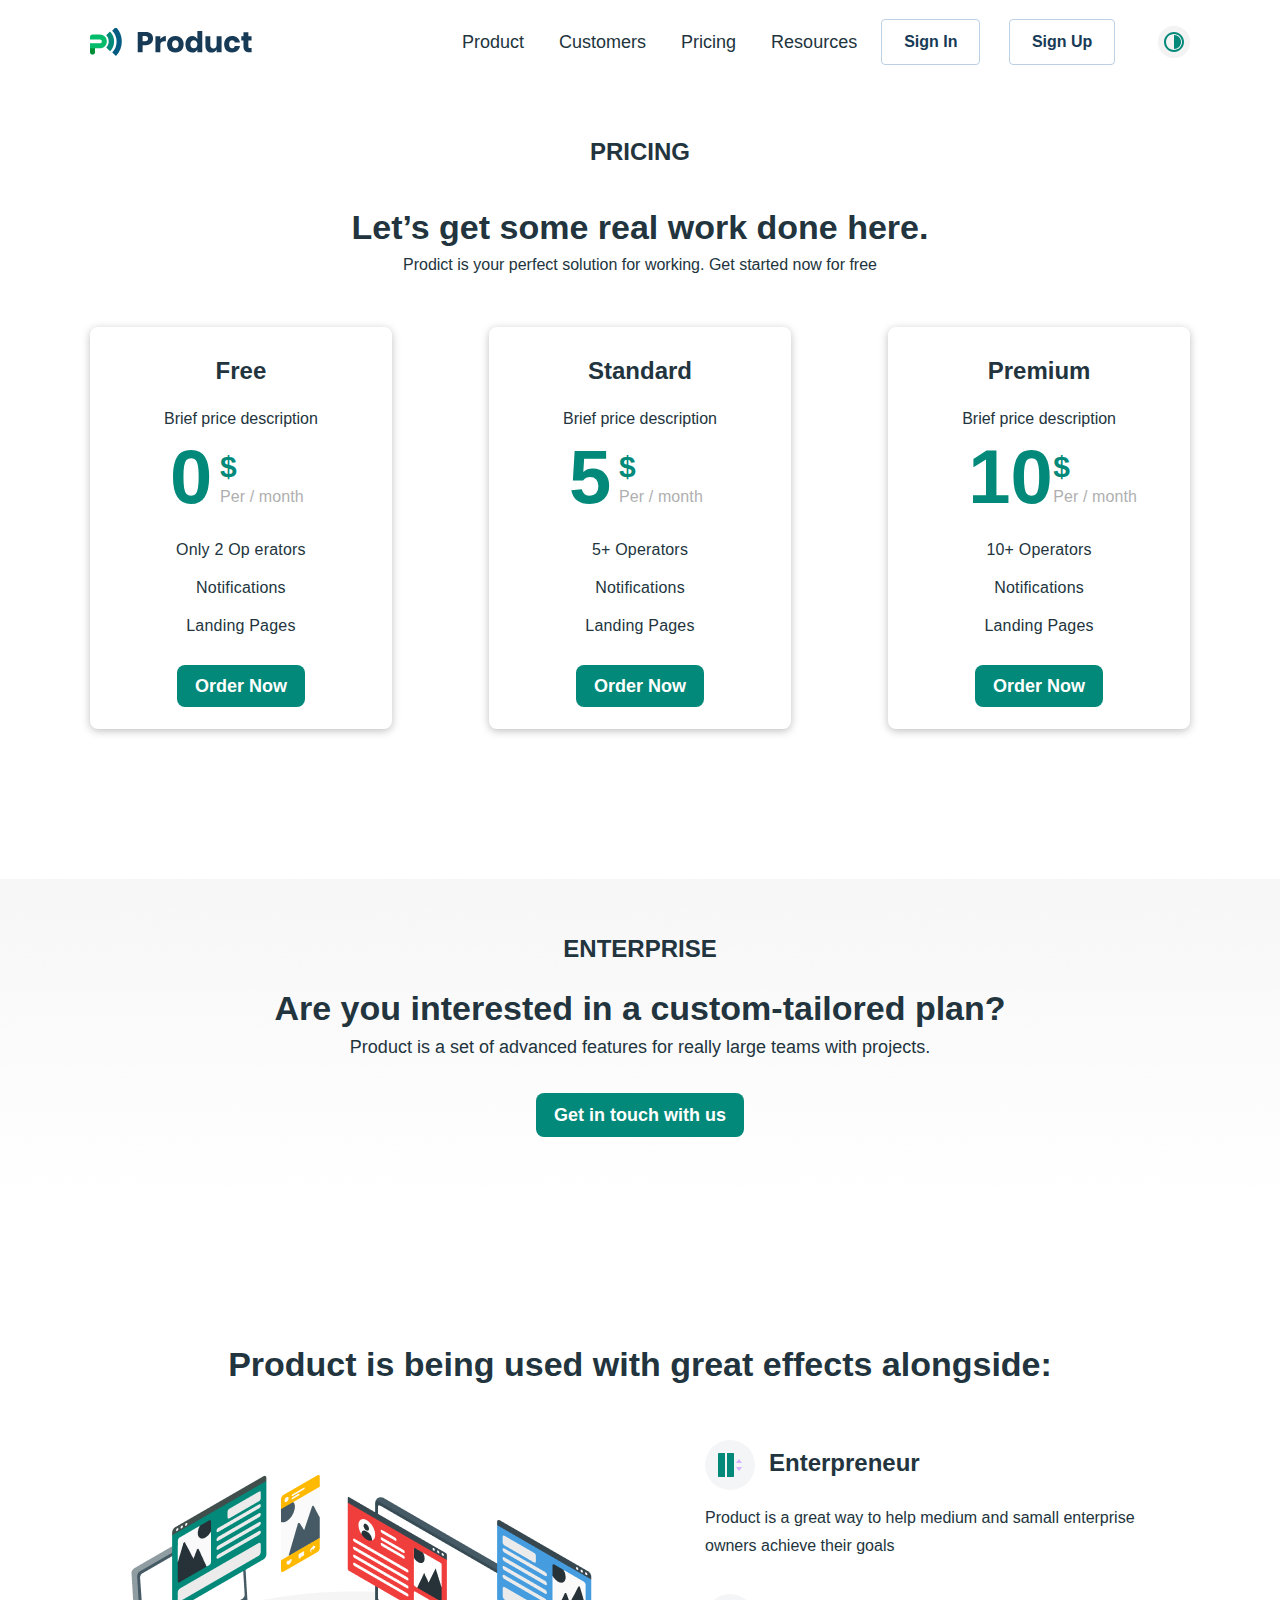
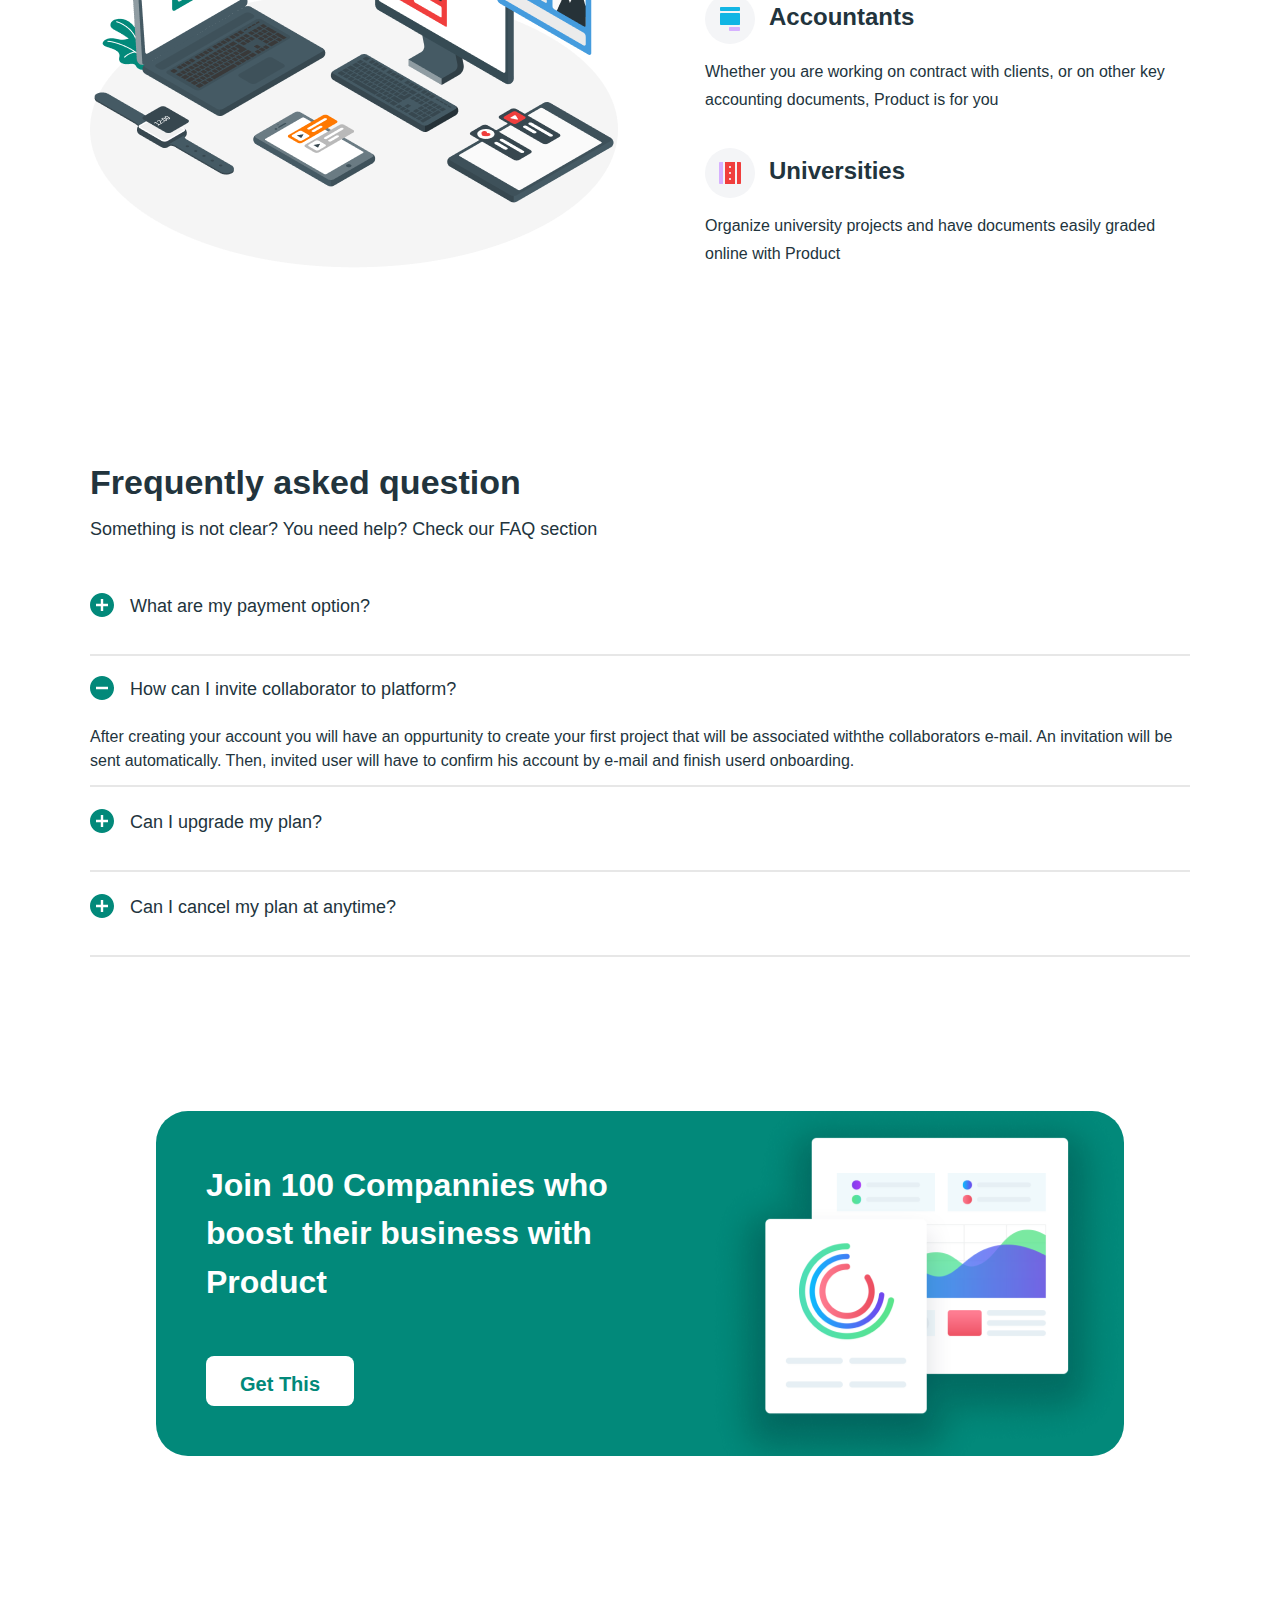
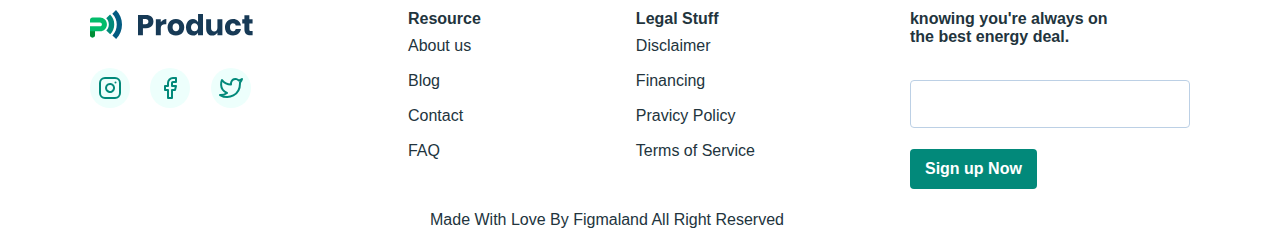
==== pricing.html @ c6d21057 "Succes" ====
<!DOCTYPE html>
<html lang="en">
<head>
    <meta charset="UTF-8">
    <meta http-equiv="X-UA-Compatible" content="IE=edge">
    <meta name="viewport" content="width=device-width, initial-scale=1.0">
    <title>Document</title>
    <link rel="stylesheet" href="./css/pricing.css">
</head>
<body>
    <header class="site-header">
        <div class="container">
            <div class="site-header__inner">
                <a class="logo" href="./index.html">
                    <img class="logo__link" src="./icons/Group 192.svg" 
                    alt="Site logo"
                    width="162"
                    height="29">
                </a>

                <nav class="site-nav">
                    <ul class="site-nav__list">
                        <li class="site-nav__item">
                            <a class="site-nav__link" href="./index.html">Product</a>
                        </li>

                        <li class="site-nav__item">
                            <a class="site-nav__link" href="#">Customers</a>
                        </li>

                        <li class="site-nav__item">
                            <a class="site-nav__link" href="./pricing.html">Pricing</a>
                        </li>

                        <li class="site-nav__item">
                            <a class="site-nav__link" href="#">Resources</a>
                        </li>
                    </ul>
                </nav>

                <div class="site-register">
                    <a class="site-register__link" href="#">Sign In</a>
                    <a class="site-register__link" href="#">Sign Up</a>
                </div>

                <button class="btn">
                    <img src="./icons/Frame 49.svg" 
                    alt="#"
                    width="32"
                    height="32">
                </button>
            </div>
        </div>
    </header>
    <!--HEADER FINISH-->

             <!--MAIN SECTION 6 START-->
             <section class="price-section">
                <div class="container">
                    <div class="table-div">
                        <h2 class="pricing__h2">PRICING</h2>
                        <strong class="table__title">Let’s get some real work done here.</strong>
                        <p class="table__text">Prodict is your perfect solution for working. Get started now for free</p>
                    </div> 
                    <div class="price__inner">
                        <ul class="price__list">
                            <li class="price__item">
                                <h3 class="price__title">Free</h3>
                                <p class="price__desc">Brief price description</p>
                                <ins class="ins">0</ins>
                                <p class="ins__text">Per / month</p>
                                <p class="price__text">Only 2 Op erators</p>
                                <p class="price__text">Notifications</p>
                                <p class="price__text price__text2">Landing Pages</p>
                                <a class="price__link" href="#">Order Now</a>
                            </li>
    
                            <li class="price__item">
                                <h3 class="price__title">Standard</h3>
                                <p class="price__desc">Brief price description</p>
                                <ins class="ins">5</ins>
                                <p class="ins__text">Per / month</p>
                                <p class="price__text">5+ Operators</p>
                                <p class="price__text">Notifications</p>
                                <p class="price__text price__text2">Landing Pages</p>
                                <a class="price__link" href="#">Order Now</a>
                            </li>
    
                            <li class="price__item">
                                <h3 class="price__title">Premium</h3>
                                <p class="price__desc">Brief price description</p>
                                <ins class="ins">10</ins>
                                <p class="ins__text ins__text2">Per / month</p>
                                <p class="price__text">10+ Operators</p>
                                <p class="price__text">Notifications</p>
                                <p class="price__text price__text2">Landing Pages</p>
                                <a class="price__link" href="#">Order Now</a>
                            </li>
                        </ul>
                    </div>
                </div>
             </section>
             <!--EXPENSIVE SECTION START-->
             <section class="expensive-section">
                <div class="container">
                    <div class="expensive__inner">
                        <h2 class="expensive__title">ENTERPRISE</h2>
                        <strong class="expensive__strong">Are you interested  in a custom-tailored plan?</strong>
                        <p class="expensive__text">Product is a set of advanced features for really large teams with projects.</p>
                        <a class="expensive__link" href="">Get in touch with us</a>
                    </div>
                </div>
             </section>
    <!--EXPENSIVE SECTION FINISH-->

    <!--SERVICE SECTION FINISH-->
    <section class="service-section">
        <div class="container">
            <div class="services__inner">
                <h2 class="services__title">Product is being used with great effects alongside:</h2>
                <div class="system-div">
                    <strong class="system__title">Enterpreneur</strong>
                    <p class="system__text">Product is a great way to help medium and samall enterprise owners achieve their goals</p>
                </div>

                <div class="system-div">
                    <strong class="system__title system__title2">Accountants</strong>
                    <p class="system__text">Whether you are working on contract with clients, or on other key accounting documents, Product is for you</p>
                </div>

                <div class="system-div">
                    <strong class="system__title system__title3">Universities</strong>
                    <p class="system__text">Organize university projects and have documents easily graded online with Product</p>
                </div>
            </div>
        </div>
    </section>
    <!--SERVICE SECTION FINISH-->
    
    <!--QUESTION SECTION START-->
    <section class="question-section">
        <div class="container">
            <h2 class="question__title">Frequently asked question</h2>
            <p class="question__dash">Something is not clear? You need help? Check our FAQ section</p>
            <div class="question__inner">
                <div class="questions__div">
                    <p class="questions__text">What are my payment option?</p>
                    <span class="questions__span"></span>
                </div>

                <div class="questions__div">
                    <p class="questions__text questions__text2">How can I invite collaborator to platform?</p>
                    <small class="question__small">After creating your account you will have an oppurtunity to create your first project that will be associated withthe collaborators e-mail. An invitation  will be sent automatically. Then, invited user will have to confirm his account by e-mail and finish userd onboarding.</small>
                    <span class="questions__span"></span>
                </div>

                <div class="questions__div">
                    <p class="questions__text">Can I upgrade my plan?</p>
                    <span class="questions__span"></span>
                </div>

                <div class="questions__div">
                    <p class="questions__text">Can I cancel my plan at anytime?</p>
                    <span class="questions__span"></span>
                </div>
            </div>
        </div>
    </section>
    <!--QUESTION SECTION FINISH-->  

    <span class="boost-span">
        <div class="boost__inner">
            <p class="boost__text">Join 100 Compannies who boost their business with Product</p>
            <a class="boost__link" href="#">Get This</a>
        </div>
    </span>

    <!--FOOTER START-->
    <footer>
        <div class="container">
            <div class="footer__inner">
                <div class="logo__div">
                    <a href="./index.html">
                        <img src="./icons/Group 192.svg" alt="logo">
                    </a>
                    <div class="network-div">
                        <a href="https://www.instagram.com/" target="_blank">
                            <img src="./images/instagram.svg" alt="instagram">
                        </a>
                        <a class="network__link" href="https://www.facebook.com/" target="_blank">
                            <img src="./images/facebook.svg" alt="facebook">
                        </a>
                        <a class="network__link" href="https://twitter.com/" target="_blank">
                            <img src="./images/twitter.svg" alt="twitter">
                        </a>
                    </div>
                </div>
                <div class="resource-div">
                    <ul class="resource__list">
                        <li class="resource__item">
                            <strong class="resources__strong">Resource</strong>
                        </li>

                        <li class="resource__item">
                            <a class="resource__link" href="#">About us</a>
                        </li>

                        <li class="resource__item">
                            <a class="resource__link" href="#">Blog</a>
                        </li>

                        <li class="resource__item">
                            <a class="resource__link" href="#">Contact</a>
                        </li>
                        
                        <li class="resource__item">
                            <a class="resource__link" href="#">FAQ</a>
                        </li>
                    </ul>
                </div>
                <div class="legal-div">
                    <ul class="legal__list">
                        <li class="legal__item">
                            <strong class="legal__strong">Legal Stuff</strong>
                        </li>

                        <li class="legal__item">
                            <a class="legal__link" href="#">Disclaimer</a>
                        </li>

                        <li class="legal__item">
                            <a class="legal__link" href="#">Financing</a>
                        </li>

                        <li class="legal__item">
                            <a class="legal__link" href="#">Pravicy Policy</a>
                        </li>
                        
                        <li class="legal__item">
                            <a class="legal__link" href="#">Terms of Service</a>
                        </li>
                    </ul>
                </div>
                <div class="register-div">
                    <strong class="register__text">knowing you're always on the best energy deal.</strong>
                    <form action="https://echo.htmlacademy.ru/" target="_blank" method="post">
                        <label aria-placeholder="Text">
                            <input type="text"
                            name="User_text"
                            required>
                        </label>
                        <button class="register__btn" type="submit">Sign up Now</button>
                    </form>
                </div>
            </div>
            <small class="footer__small">Made With Love By Figmaland All Right Reserved </small>
        </div>
    </footer>
    <!--FOOTER FINISH-->
    <script src="./js/main.js"></script>
</body>
</html>
---- css/pricing.css ----
:root{
    --body-bg-color: #FFFFFF;
    --nav-text-color: #22343D;
    --register-text-color: #173A56;
    --bg-img-section2: url('../images/Bg.png');
    --bg-img-section3: url('../images/BgProcess.png');
    --bg-img-pricing: url('../pricing_images/bg.png');
}

.dark{
    --body-bg-color: #1F2E35;;
    --nav-text-color: #FFFFFF;
    --register-text-color: #FFFFFF;
    --bg-img-section2: url('../images/Bg2.png');
    --bg-img-section3: url('../images/BgProcess2.png');
    --bg-img-pricing: url('../pricing_images/bg-dark.png');
}

html {
	height: 100%;
	scroll-behavior: smooth;
}

*,
*::before,
*::after {
	box-sizing: border-box;
}

body {
	display: flex;
	flex-direction: column;
	height: 100%;
	margin: 0;
	font-family: 'Arial', sans-serif;
    background-color: var(--body-bg-color);
}

main {
	flex-grow: 1;
}

img {
	vertical-align: middle;
	object-fit: cover;
}

a{
    text-decoration: none;
}

.visually-hidden {
	clip: rect(0 0 0 0);
	clip-path: inset(50%);
	height: 1px;
	overflow: hidden;
	position: absolute;
	white-space: nowrap;
	width: 1px;
}

.container{
    width: 1140px;
    margin: 0 auto;
    padding: 0 20px;
}
/*===HEADER START===*/
.site-header{
    padding: 19px 0;
}

.site-header__inner{
    display: flex;
    align-items: center;
}

.site-nav__list{
    display: flex;
    margin: 0;
    padding: 0;
    margin-left: 210px;
    list-style-type: none;
}

.site-nav__item + .site-nav__item{
    margin-left: 35px;
}

.site-nav__link{
    display: inline-block;
    font-style: normal;
    font-weight: 400;
    font-size: 18px;
    line-height: 28px;
    color: var(--nav-text-color);
    text-decoration: none;
}

.site-register{
    margin-left: 24px;
}

.site-register__link{
    display: inline-block;;
    padding: 10px 22px;
    font-weight: 600;
    font-size: 16px;
    line-height: 24px;
    color: var(--register-text-color);
    text-decoration: none;
    border: 1px solid #BCD0E5;
    border-radius: 4px;
    transition: all 0.4s ease;
}

.site-register__link:hover{
    color: #FFFFFF;
    background: #02897A;
    transition: all 0.4s ease;
    
}

.site-register__link + .site-register__link{
    margin-left: 24px;
}

.btn{
    padding: 0;
    border: none;
    background: #F3F3F3;
    border-radius: 100px;
    margin-left: auto;
}
/*===HEADER FINISH===*/


/*===MAIN SECTION START START===*/
.price-section{
    margin-top: 50px;
    margin-bottom: 150px;
}

.table-div{
    text-align: center;
}

.pricing__h2{
    margin: 0;
    margin-bottom: 32px;
    font-weight: 600;
    font-size: 24px;
    line-height: 36px;
    color: var(--nav-text-color);
}

.table__title{
    margin: 0;
    margin-bottom: 8px;
    font-weight: 700;
    font-size: 34px;
    line-height: 51px;
    color: var(--nav-text-color);
}

.table__text{
    margin: 0;
    margin-bottom: 50px;
    font-weight: 500;
    font-size: 16px;
    line-height: 24px;
    color: var(--nav-text-color);
}

.price__list{
    display: flex;
    justify-content: space-between;
    margin: 0;
    padding: 0;
    list-style-type: none;
}
.price__item{
    position: relative;
    text-align: center;
    padding: 24px 74px 32px;
    background: #FFFFFF;
    box-shadow: 0px 2px 8px rgba(0, 0, 0, 0.25);
    border-radius: 8px;
    transition: all 0.4s ease;
}

.price__item:hover{
    transition: all 0.4s ease;
    background: #02897A;
}

.price__item:hover .price__title{
    color: #FFFFFF;   
}

.price__item:hover .price__desc{
    color: #FFFFFF;
}

.price__item:hover .ins{
    color: #FFFFFF;
}

.price__item:hover .price__text{
    color: #FFFFFF;
}
.price__title{
    margin: 0;
    margin-bottom: 8px;
    font-weight: 700;
    font-size: 24px;
    line-height: 40px;
    color: #22343D;
}
.price__desc{
    margin: 0;
    font-weight: 400;
    font-size: 16px;
    line-height: 40px;
    color: #22343D;
    padding-bottom: 100px;
}
.ins{
    position: absolute;
    font-weight: 700;
    font-size: 76px;
    line-height: 100px;
    text-align: center;
    letter-spacing: 0.2px;
    text-decoration: none;
    margin: 0;
    padding: 0;
    top: 100px;
    left: 80px;
    color: #02897A;
}
.ins__text{
    position: absolute;
    top: 160px;
    left: 130px;
    font-weight: 400;
    font-size: 16px;
    line-height: 19px;
    letter-spacing: 0.1px;
    color: #AFAFAF;
    padding: 0;
    margin: 0;
}

.ins__text2{
    font-weight: 400;
    font-size: 16px;
    line-height: 19px;
    letter-spacing: 0.1px;
    color: #AFAFAF;
    padding: 0;
    margin: 0;
    position: absolute;
    top: 160px;
    left: 165px;
}

.ins__text::before{
    content: "$";
    width: 16px;
    height: 29px;
    display: inline-block;
    position: absolute;
    font-size: 30px;
    font-weight: 800;
    top: -30px;
    left: 0px;
    color: #02897A;
}

.price__item:hover .ins__text::before{
    color: #FFF;
}

.price__text{
    margin: 0;
    margin-bottom: 16px;
    font-weight: 500;
    font-size: 16px;
    line-height: 22px;
    letter-spacing: 0.2px;
    color: #22343D;
}

.price__text2{
    margin: 0;
    margin-bottom: 38px;
}

.price__link{
    padding: 11px 18px;
    font-weight: 600;
    font-size: 18px;
    line-height: 22px;
    color: #FFFFFF;
    background: #02897A;
    border-radius: 8px;
    text-decoration: none;
}

.price__item:hover .price__link{
    color: #02897A;
    background: #FFFFFF;
}
/*===MAIN SECTION PRICE FINISH===*/

/*===MAIN SECTION EXPENSIVE START===*/
.expensive-section{
    margin-bottom: 150px;
    background-image: var(--bg-img-pricing);
}

.expensive__inner{
    padding: 52px 0 52px;
    text-align: center;
}

.expensive__title{
    margin: 0;
    margin-bottom: 16px;
    font-weight: 600;
    font-size: 24px;
    line-height: 36px;
    color: var(--nav-text-color);
}

.expensive__strong{
    margin-bottom: 8px;
    font-weight: 700;
    font-size: 34px;
    line-height: 51px;
    color: var(--nav-text-color);
}

.expensive__text{
    margin: 0;
    margin-bottom: 32px;
    font-weight: 400;
    font-size: 18px;
    line-height: 27px;
    color: var(--nav-text-color);
}

.expensive__link{
    display: inline-block;
    padding: 11px 18px;
    font-weight: 600;
    font-size: 18px;
    line-height: 22px;
    color: #FFFFFF; 
    background: #02897A;
    border-radius: 8px;   
}
/*===MAIN SECTION EXPENSIVE FINISH===*/

/*===SERVICE SECTION START===*/
.service-section{
    margin-bottom: 150px;

}

.services__inner{
    background-image: url('../pricing_images/amico.png');
    background-repeat: no-repeat;
    background-position:  0% 100%;
}

.services__title{
    margin: 0;
    margin-bottom: 55px;
    text-align: center;
    font-weight: 700;
    font-size: 34px;
    line-height: 51px;
    color: var(--nav-text-color);
    
}

.system-div{
    position: relative;
    width: 485px;
    margin-left: auto;
}

.system__title{
    display: inline-block;
    margin: 0;
    margin-bottom: 23px;
    margin-left: 64px;
    font-weight: 600;
    font-size: 24px;
    line-height: 36px;
    color: var(--nav-text-color);  
}

.system__title::before{
    content: '';
    width: 50px;
    height: 50px;
    position: absolute;
    top: -5px;
    left: 0px;
    background-image: url('../pricing_icons/Feature.svg');
}

.system__title2::before{
    content: '';
    width: 50px;
    height: 50px;
    position: absolute;
    background-image: url('../pricing_icons/Feature2.svg');
}

.system__title3::before{
    content: '';
    width: 50px;
    height: 50px;
    position: absolute;
    background-image: url('../pricing_icons/Feature3.svg');
}

.system__text{
    margin: 0;
    margin-bottom: 39px;
    font-weight: 400;
    font-size: 16px;
    line-height: 28px;
    color: var(--nav-text-color);    
}
/*===SERVICE SECTION FINISH===*/

.boost-span{
    display: block;
    margin: 0 auto;
    margin-bottom: 154px;
    padding: 50px;
    width: 968px;
    height: 345px;
    background: #02897A;
    border-radius: 32px;
    background-image: url('../images/screen.png');
    background-repeat: no-repeat;
    background-position: right top;
}


.boost__inner{
    width: 495px;
}

.boost__text{
    margin: 0;
    font-weight: 600;
    font-size: 32px;
    line-height: 151.4%;
    color: #FFFFFF;
    margin-bottom: 50px;
}


.boost__link{
    display: inline-block;
    padding: 13px 34px 7px ;
    font-weight: 600;
    font-size: 20px;
    line-height: 30px;
    color: #02897A;
    background: #FFFFFF;
    border-radius: 8px;
    text-decoration: none;

}

/*===QUESTIONS SECTION START===*/
.question-section{
    margin-bottom: 150px;
}

.question__title{
    margin: 0;
    margin-bottom: 8px;
    font-weight: 700;
    font-size: 34px;
    line-height: 51px;
    color: var(--nav-text-color);
}
.question__dash{
    margin: 0;
    margin-bottom: 50px;
    font-weight: 400;
    font-size: 18px;
    line-height: 27px;
    color: var(--nav-text-color);
}

.questions__div{
    position: relative;
}
.questions__text{
    margin-left: 40px;
    margin-bottom: 22px;
    font-weight: 500;
    font-size: 18px;
    line-height: 27px;
    color:var(--nav-text-color);
}

.questions__text2{
    margin: 0;
    margin-top: 16px;
    margin-left: 40px;
    margin-bottom: 22px;
}

.questions__text::before{
    content: '';
    width: 24px;
    height: 24px;
    position: absolute;
    top: 0px;
    left: 0px;
    background-image: url('../pricing_icons/plus_circle.svg');
    background-repeat: no-repeat;
}

.questions__text2::before{
    content: '';
    width: 24px;
    height: 24px;
    position: absolute;
    top: 0px;
    left: 0px;
    background-image: url('../pricing_icons/minus_circle.svg');
    background-repeat: no-repeat;
}


.question__small{
    font-weight: 400;
    font-size: 16px;
    line-height: 24px;
    color: var(--nav-text-color);
}
.questions__span{
    display: inline-block;
    width: 100%;
    border: 1px solid #E7E7E7;
}
/*===QUESTIONS SECTION FINISH===*/

/*===FOOTER START===*/
.footer__inner{
    display: flex;
    justify-content: space-between;
    align-items: flex-start;
    margin-bottom: 16px;
}

.network-div{
    margin-top: 28px;
}

.network__link{
    margin-left: 16px;
}

.resource__list{
    padding: 0;
    margin: 0;
    list-style-type: none;
}

.resources__strong{
    color: var(--nav-text-color);
}

.resource__link{
    display: inline-block;
    margin: 0;
    font-weight: 400;
    font-size: 16px;
    line-height: 35px;
    color: var(--nav-text-color);
}

.legal__list{
    padding: 0;
    margin: 0;
    list-style-type: none;
}

.legal__strong{
    color: var(--nav-text-color);
}
.legal__link{
    display: inline-block;
    margin: 0;
    font-weight: 400;
    font-size: 16px;
    line-height: 35px;
    color: var(--nav-text-color);
}

.register-div{
    margin-right: 55px;
    width: 225px;
}

.register__text{
    display: inline-block;
    margin-bottom: 34px;
    color: var(--nav-text-color);
}

input{
    width: 280px;
    height: 48px;
    background: #FFFFFF;
    border: 1px solid #BCD0E5;
    border-radius: 4px;
}

.register__btn{
    margin-top: 21px;
    padding: 8px 15px;
    font-weight: 700;
    font-size: 16px;
    line-height: 24px;
    text-align: center;
    color: #FFFFFF;
    background: #02897A;
    border-radius: 4px;
    border: none;
}

.footer__small{

    margin-left: 340px;
    font-weight: 400;
    font-size: 16px;
    line-height: 30px;
    color: var(--nav-text-color);
}
/*===FOOTER FINISH===*/
@media
only screen and (-webkit-min-device-pixel-ratio: 2),
only screen and (   min--moz-device-pixel-ratio: 2),
only screen and (     -o-min-device-pixel-ratio: 2/1),
only screen and (        min-device-pixel-ratio: 2),
only screen and (                min-resolution: 192dpi),
only screen and (                min-resolution: 2dppx) { 
  
    .intro{
        background-image: url('../images/amico1@2x.png');
    }
    .customer-section__inner{
    background-image: url('../images/amico@2x.png'), url('../images/amico2@2x.png'),url('../images/amico3@2x.png');
    }
}
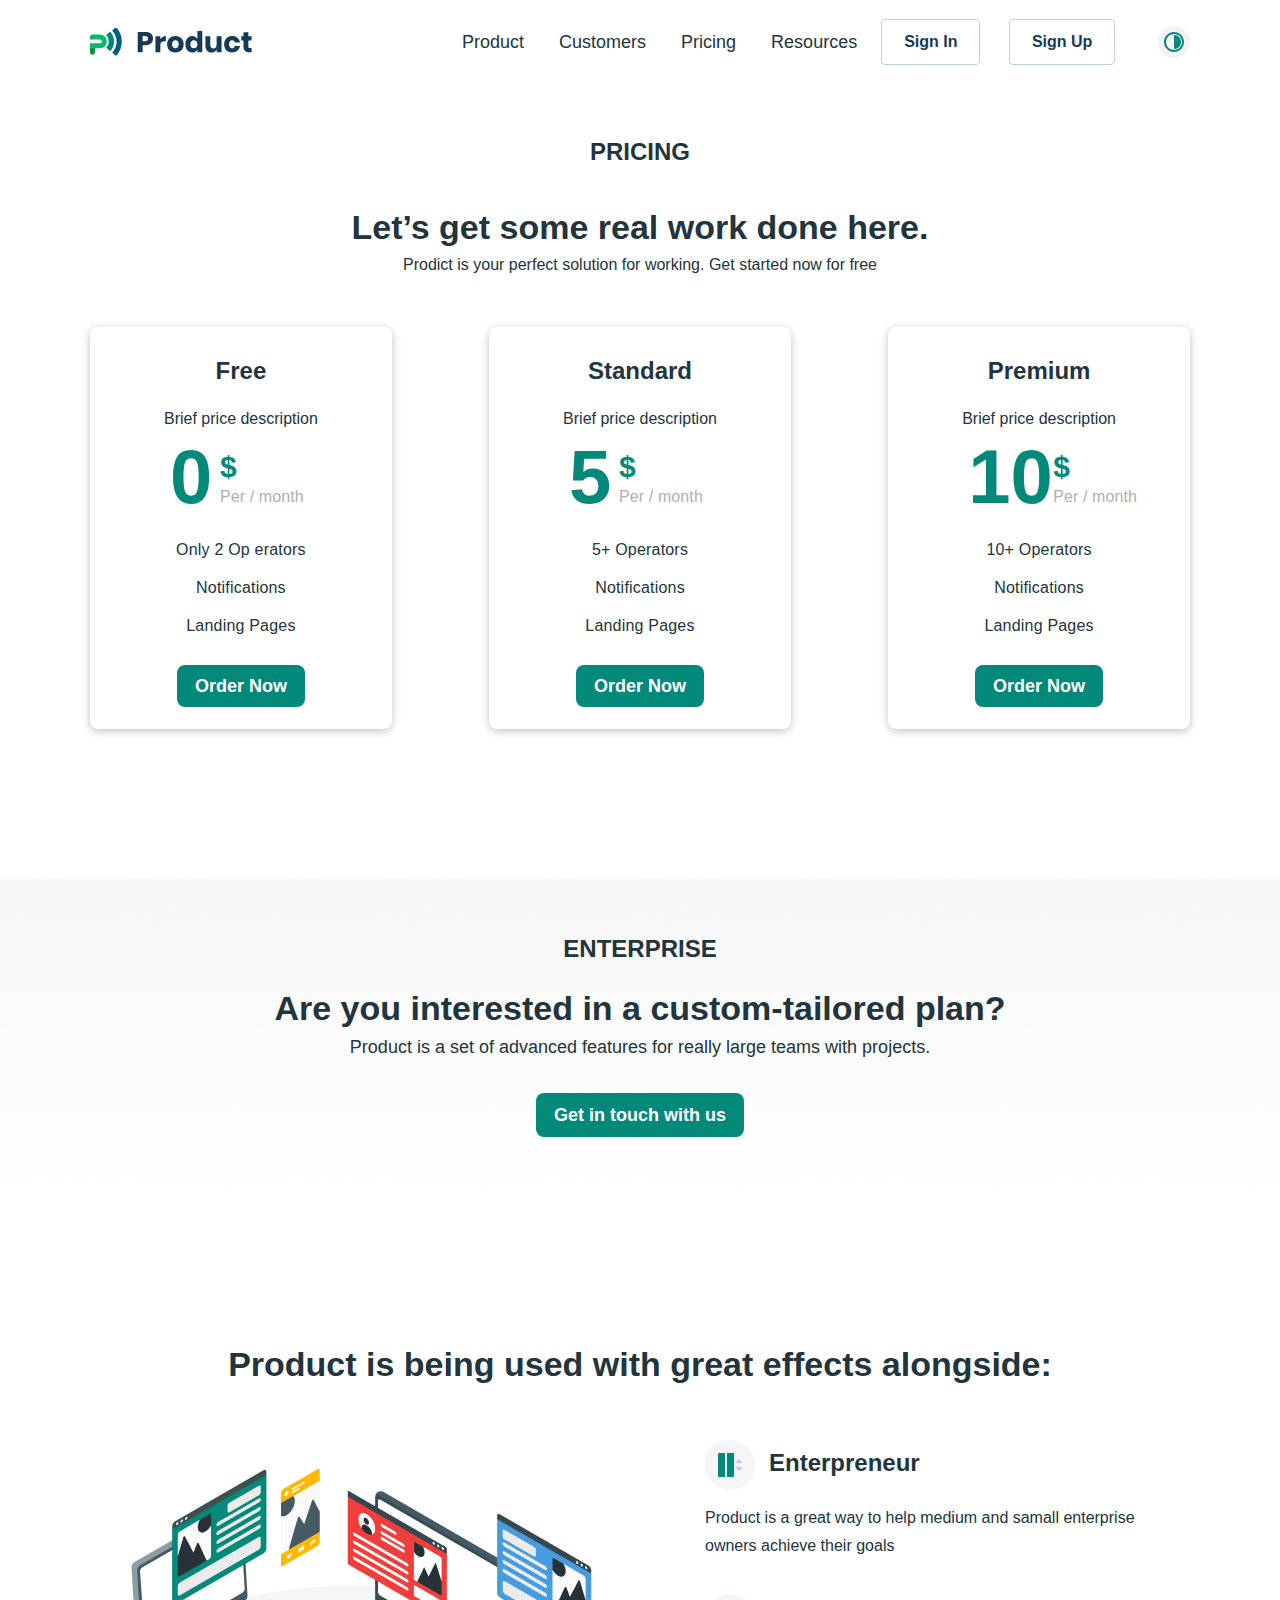
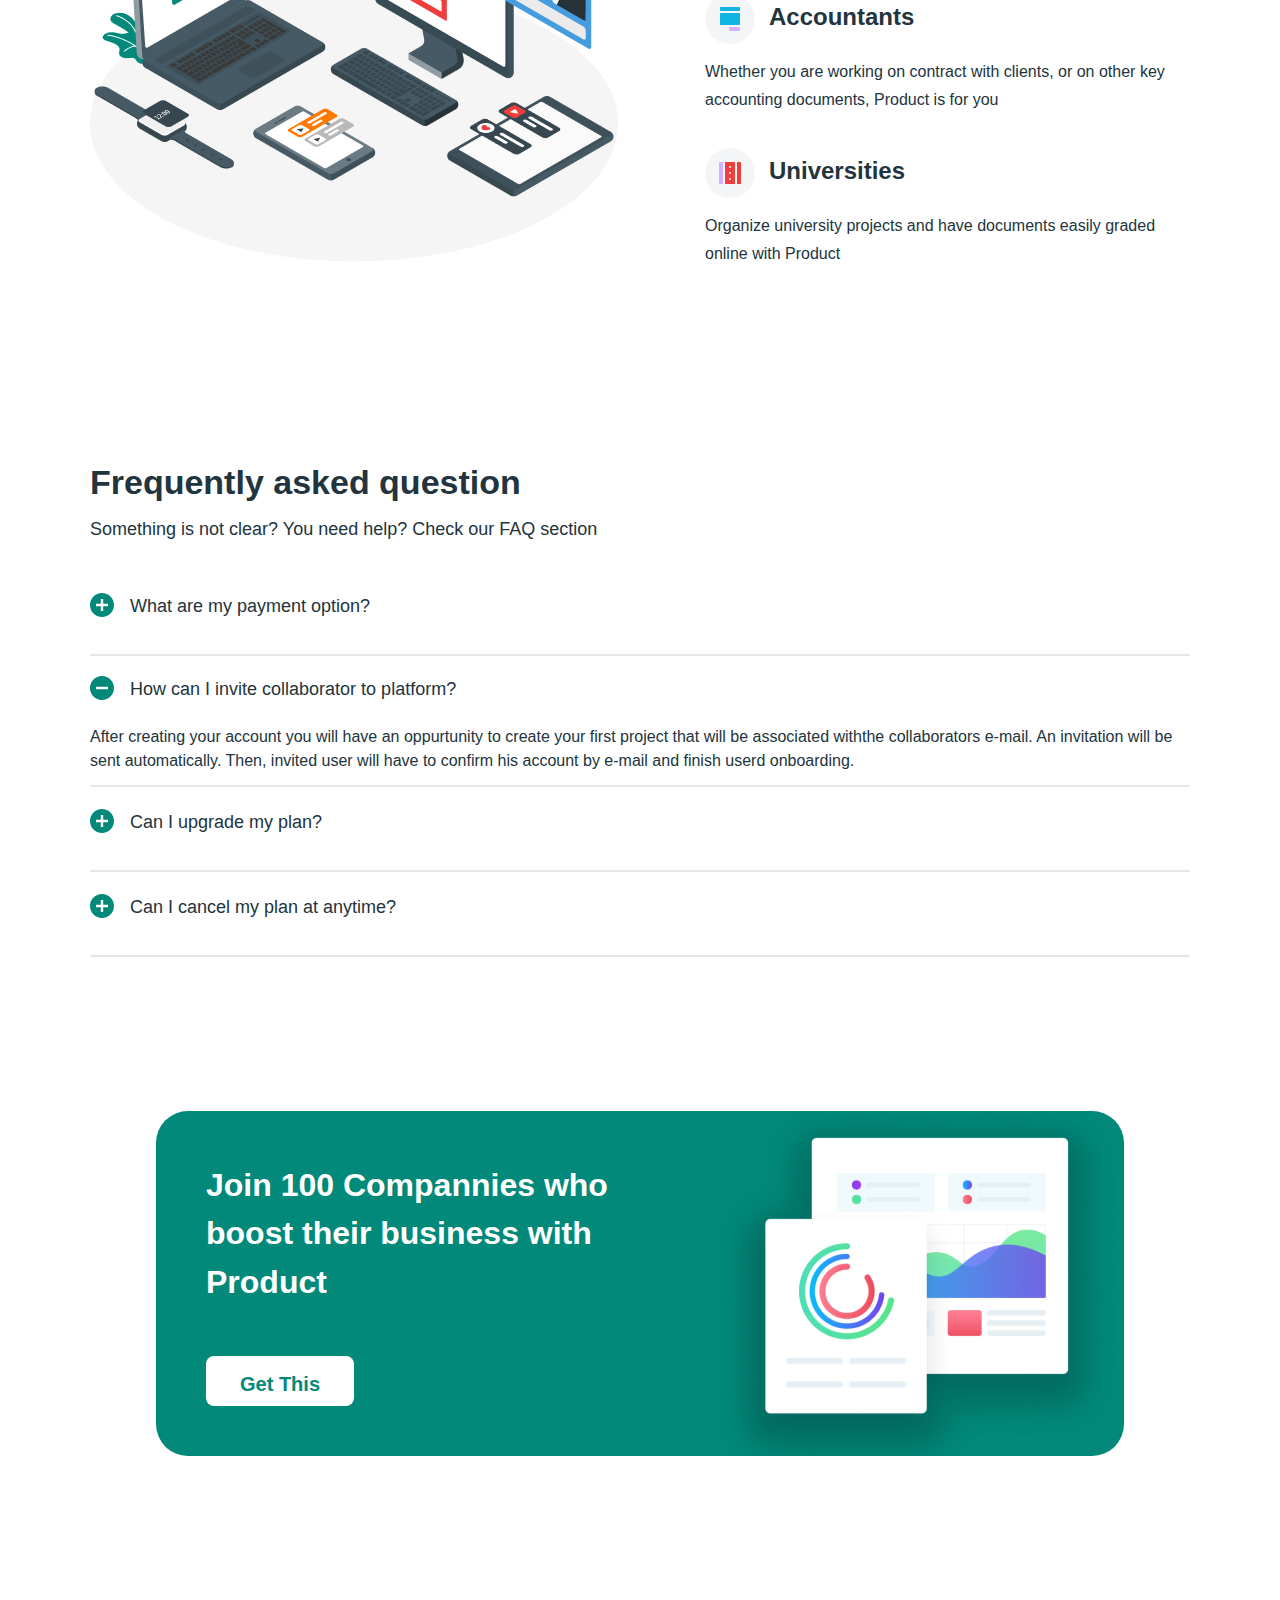
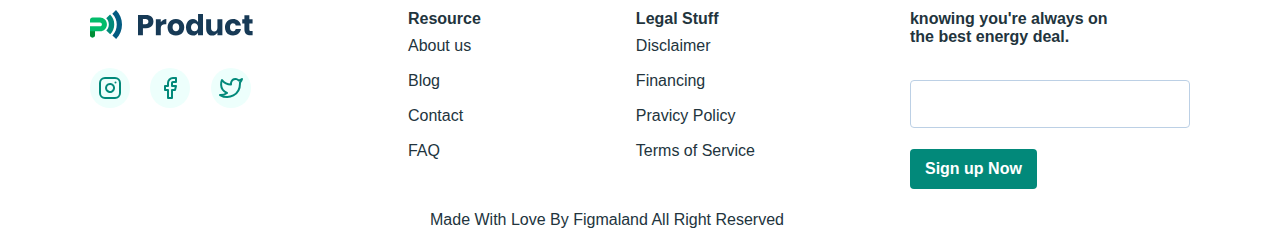
==== commit e35e8af4: "Add files via upload" ====
--- a/pricing.html
+++ b/pricing.html
@@ -5,18 +5,16 @@
     <meta charset="UTF-8">
     <meta http-equiv="X-UA-Compatible" content="IE=edge">
     <meta name="viewport" content="width=device-width, initial-scale=1.0">
-    <title>Document</title>
+    <title>Pricing</title>
     <link rel="stylesheet" href="./css/pricing.css">
 </head>
 <body>
-    <header class="site-header">
+     <!--HEADER START-->
+     <header class="site-header">
         <div class="container">
             <div class="site-header__inner">
                 <a class="logo" href="./index.html">
-                    <img class="logo__link" src="./icons/Group 192.svg" 
-                    alt="Site logo"
-                    width="162"
-                    height="29">
+                    <img class="logo__link" src="./icons/Group 192.svg" alt="Site logo" width="162" height="29">
                 </a>
 
                 <nav class="site-nav">
@@ -26,7 +24,7 @@
                         </li>
 
                         <li class="site-nav__item">
-                            <a class="site-nav__link" href="#">Customers</a>
+                            <a class="site-nav__link" href="./customers.html">Customers</a>
                         </li>
 
                         <li class="site-nav__item">
@@ -34,7 +32,7 @@
                         </li>
 
                         <li class="site-nav__item">
-                            <a class="site-nav__link" href="#">Resources</a>
+                            <a class="site-nav__link" href="./resources.html">Resources</a>
                         </li>
                     </ul>
                 </nav>
@@ -45,10 +43,11 @@
                 </div>
 
                 <button class="btn">
-                    <img src="./icons/Frame 49.svg" 
-                    alt="#"
-                    width="32"
-                    height="32">
+                    <img src="./icons/Frame 49.svg" alt="#" width="32" height="32">
+                </button>
+
+                <button class="menu-btn">
+                    <img src="./icons/menu.svg" alt="Menu-btn">
                 </button>
             </div>
         </div>
@@ -118,6 +117,7 @@
     <section class="service-section">
         <div class="container">
             <div class="services__inner">
+                <div class="services__bg"></div>
                 <h2 class="services__title">Product is being used with great effects alongside:</h2>
                 <div class="system-div">
                     <strong class="system__title">Enterpreneur</strong>
--- a/css/pricing.css
+++ b/css/pricing.css
@@ -60,21 +60,22 @@
 }
 
 .container{
-    width: 1140px;
+    width: 100%;
+    max-width: 1140px;
     margin: 0 auto;
     padding: 0 20px;
 }
 /*===HEADER START===*/
-.site-header{
+.site-header {
     padding: 19px 0;
 }
 
-.site-header__inner{
+.site-header__inner {
     display: flex;
     align-items: center;
 }
 
-.site-nav__list{
+.site-nav__list {
     display: flex;
     margin: 0;
     padding: 0;
@@ -82,11 +83,11 @@
     list-style-type: none;
 }
 
-.site-nav__item + .site-nav__item{
+.site-nav__item+.site-nav__item {
     margin-left: 35px;
 }
 
-.site-nav__link{
+.site-nav__link {
     display: inline-block;
     font-style: normal;
     font-weight: 400;
@@ -96,12 +97,13 @@
     text-decoration: none;
 }
 
-.site-register{
+.site-register {
     margin-left: 24px;
 }
 
-.site-register__link{
-    display: inline-block;;
+.site-register__link {
+    display: inline-block;
+    ;
     padding: 10px 22px;
     font-weight: 600;
     font-size: 16px;
@@ -113,23 +115,46 @@
     transition: all 0.4s ease;
 }
 
-.site-register__link:hover{
+.site-register__link:hover {
     color: #FFFFFF;
     background: #02897A;
     transition: all 0.4s ease;
-    
-}
-
-.site-register__link + .site-register__link{
+
+}
+
+.site-register__link+.site-register__link {
     margin-left: 24px;
 }
 
-.btn{
+.btn {
     padding: 0;
     border: none;
-    background: #F3F3F3;
-    border-radius: 100px;
+    background: transparent;
     margin-left: auto;
+}
+
+.menu-btn {
+    display: none;
+    border: none;
+    background: transparent;
+}
+
+@media only screen and (max-width:576px) {
+
+    .site-header{
+        box-shadow: 0px -2px 8px rgba(0, 0, 0, 0.25);
+    }
+
+    .site-nav,
+    .site-register,
+    .btn {
+        display: none;
+    }
+
+    .menu-btn {
+        display: block;
+        margin-left: auto;
+    }
 }
 /*===HEADER FINISH===*/
 
@@ -311,6 +336,27 @@
     color: #02897A;
     background: #FFFFFF;
 }
+
+@media only screen and (max-width:576px) {
+
+    .table-div{
+        width: 100%;
+        max-width: 352px;
+        margin: auto;
+    }
+
+    .price__list{
+        flex-direction: column;
+        align-items: center;
+        width: 100%;
+        max-width: 322px;
+        margin: auto;
+    }
+
+    .price__item{
+        margin-bottom: 32px;
+    }
+}
 /*===MAIN SECTION PRICE FINISH===*/
 
 /*===MAIN SECTION EXPENSIVE START===*/
@@ -369,9 +415,18 @@
 }
 
 .services__inner{
+    position: relative;
+}
+
+.services__bg{
+    display: inline-block;
+    width: 100%;
+    max-width: 528px;
+    height: 393px;
     background-image: url('../pricing_images/amico.png');
     background-repeat: no-repeat;
-    background-position:  0% 100%;
+    position: absolute;
+    top: 130px;
 }
 
 .services__title{
@@ -436,14 +491,44 @@
     line-height: 28px;
     color: var(--nav-text-color);    
 }
+
+@media only screen and (max-width:576px) {
+    .service-section{
+        flex-direction: column;
+        background-image: url(../images/account_image.png);
+        background-repeat: no-repeat;
+        background-position: center top 175px;
+
+    }
+
+    .services__title{
+        padding-bottom: 360px;
+        width: 100%;
+        max-width: 342px;
+        margin: auto;
+    }
+
+    .services__bg{
+        display: none;
+    }
+
+    .system-div{
+        width: 100%;
+        max-width: 333px;
+        margin-right: 175px;
+    }
+
+}
 /*===SERVICE SECTION FINISH===*/
 
-.boost-span{
+/*===MAIN SECTION 7 FINISH===*/
+.boost-span {
     display: block;
     margin: 0 auto;
     margin-bottom: 154px;
     padding: 50px;
-    width: 968px;
+    width: 100%;
+    max-width: 968px;
     height: 345px;
     background: #02897A;
     border-radius: 32px;
@@ -453,11 +538,12 @@
 }
 
 
-.boost__inner{
-    width: 495px;
-}
-
-.boost__text{
+.boost__inner {
+    max-width: 495px;
+    
+}
+
+.boost__text {
     margin: 0;
     font-weight: 600;
     font-size: 32px;
@@ -467,9 +553,9 @@
 }
 
 
-.boost__link{
-    display: inline-block;
-    padding: 13px 34px 7px ;
+.boost__link {
+    display: inline-block;
+    padding: 13px 34px 7px;
     font-weight: 600;
     font-size: 20px;
     line-height: 30px;
@@ -480,6 +566,37 @@
 
 }
 
+@media only screen and (max-width:576px) {
+    .boost-span {
+        margin-bottom: 0;
+        padding: 0;
+        width: 100%;
+        max-width: 371px;
+        height: 688px;
+        justify-content: center;
+        background-position: bottom center;
+    }
+
+    .boost__inner {
+        
+        padding-bottom: 380px;
+    }
+
+    .boost__text {
+        margin: 0 auto 50px;
+        padding-top: 17px;
+        max-width: 328px;
+        text-align: center;
+    }
+
+    .boost__link {
+        display: block;
+        max-width: 150px;
+        margin: 0 auto;
+    }
+
+}
+
 /*===QUESTIONS SECTION START===*/
 .question-section{
     margin-bottom: 150px;
@@ -555,6 +672,12 @@
     width: 100%;
     border: 1px solid #E7E7E7;
 }
+
+@media only screen and (max-width:576px) {
+    .question__title, .question__dash{
+        text-align: center;
+    }
+}
 /*===QUESTIONS SECTION FINISH===*/
 
 /*===FOOTER START===*/
@@ -650,19 +773,61 @@
     line-height: 30px;
     color: var(--nav-text-color);
 }
+
+
+@media only screen and (max-width:576px) {
+    .footer__inner {
+        margin-top: 100px;
+        flex-direction: column;
+    }
+
+    .logo__div,
+    .network-div,
+    .resource-div,
+    .legal-div,
+    .register-div {
+        margin: 0 auto;
+    }
+
+    .network-div {
+        margin: 29px 0 32px;
+    }
+
+    .resource-div {
+        margin-bottom: 32px;
+    }
+
+    .resource__item,
+    .legal__item {
+        text-align: center;
+    }
+
+    .legal-div {
+        margin-bottom: 32px;
+    }
+
+    .register__text {
+        text-align: center;
+    }
+
+    input {
+        display: block;
+        margin-left: -26px;
+    }
+
+    .register__btn {
+        display: block;
+        width: 131px;
+        margin: 21px auto 0px;
+    }
+
+    .footer__small {
+        display: block;
+        width: 100%;
+        max-width: 361px;
+        margin: 44px auto  45px;
+    }
+} 
 /*===FOOTER FINISH===*/
-@media
-only screen and (-webkit-min-device-pixel-ratio: 2),
-only screen and (   min--moz-device-pixel-ratio: 2),
-only screen and (     -o-min-device-pixel-ratio: 2/1),
-only screen and (        min-device-pixel-ratio: 2),
-only screen and (                min-resolution: 192dpi),
-only screen and (                min-resolution: 2dppx) { 
-  
-    .intro{
-        background-image: url('../images/amico1@2x.png');
-    }
-    .customer-section__inner{
-    background-image: url('../images/amico@2x.png'), url('../images/amico2@2x.png'),url('../images/amico3@2x.png');
-    }
-}+
+
